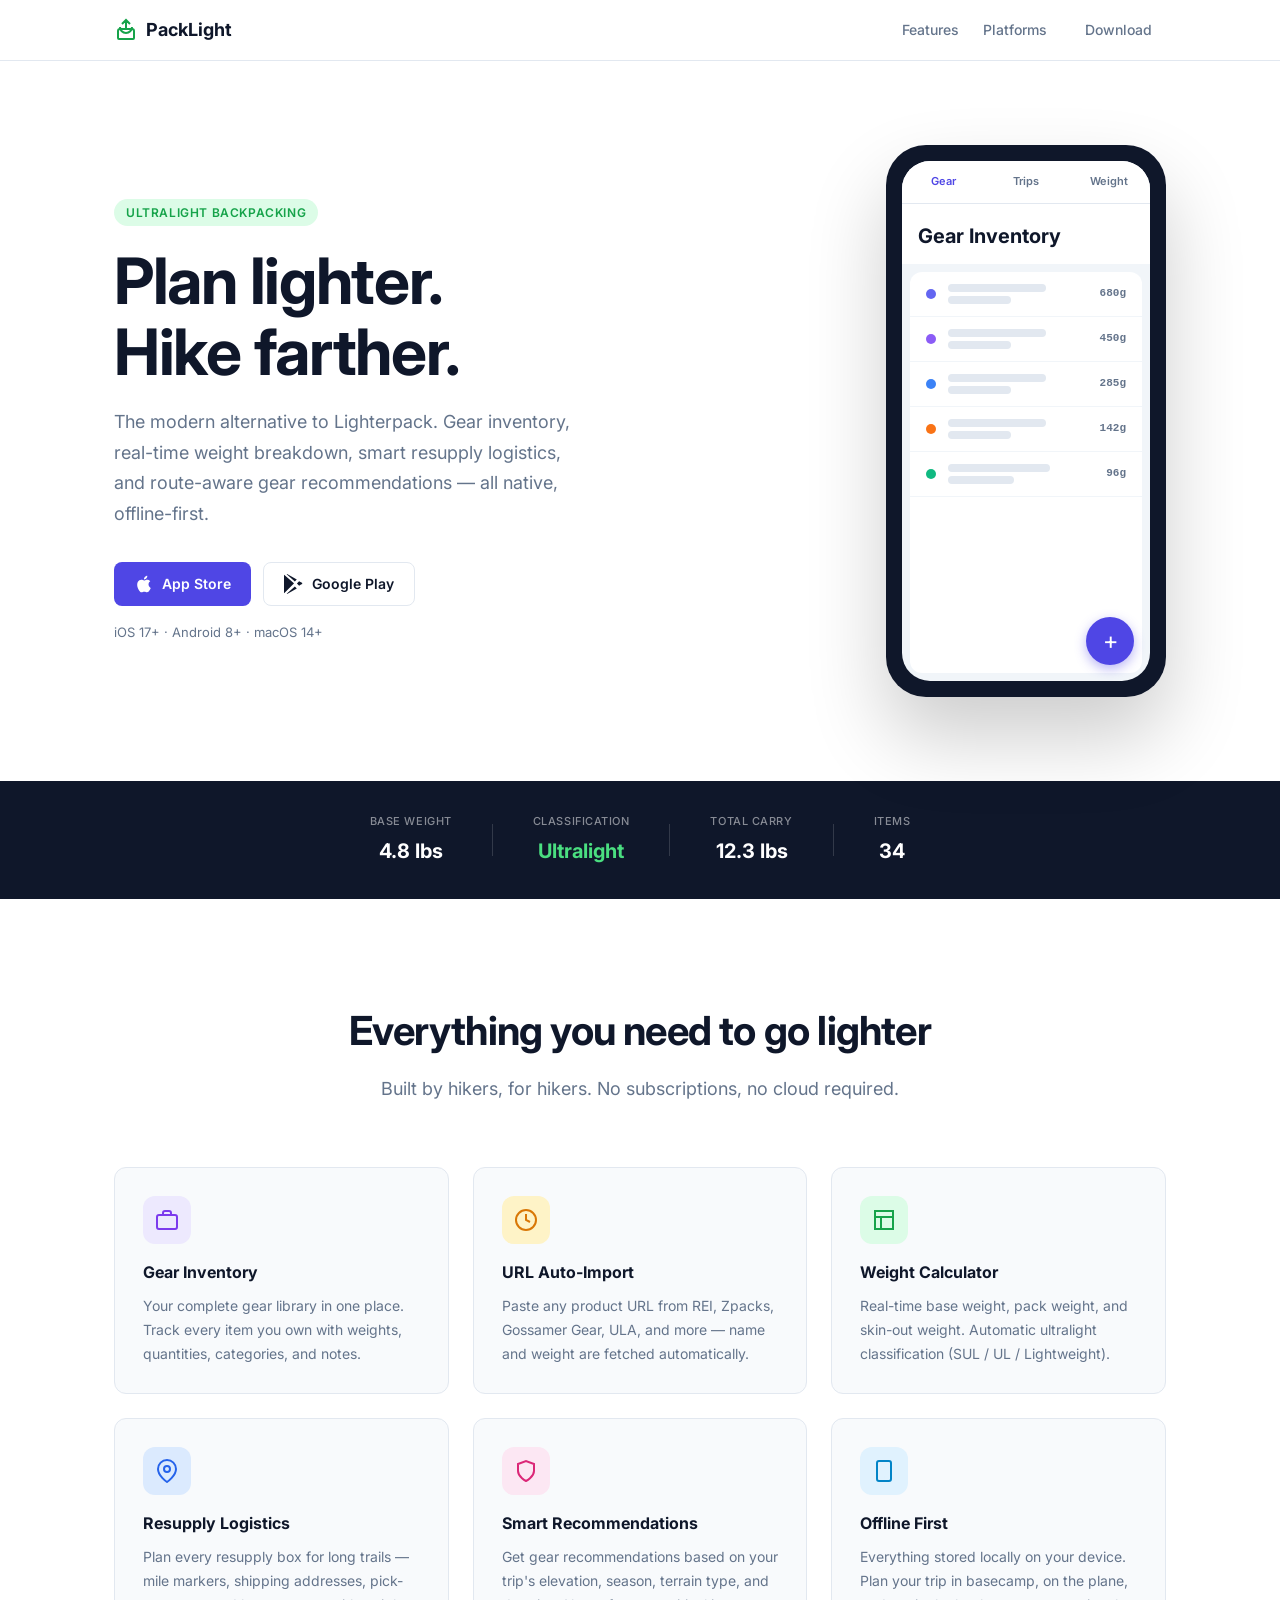
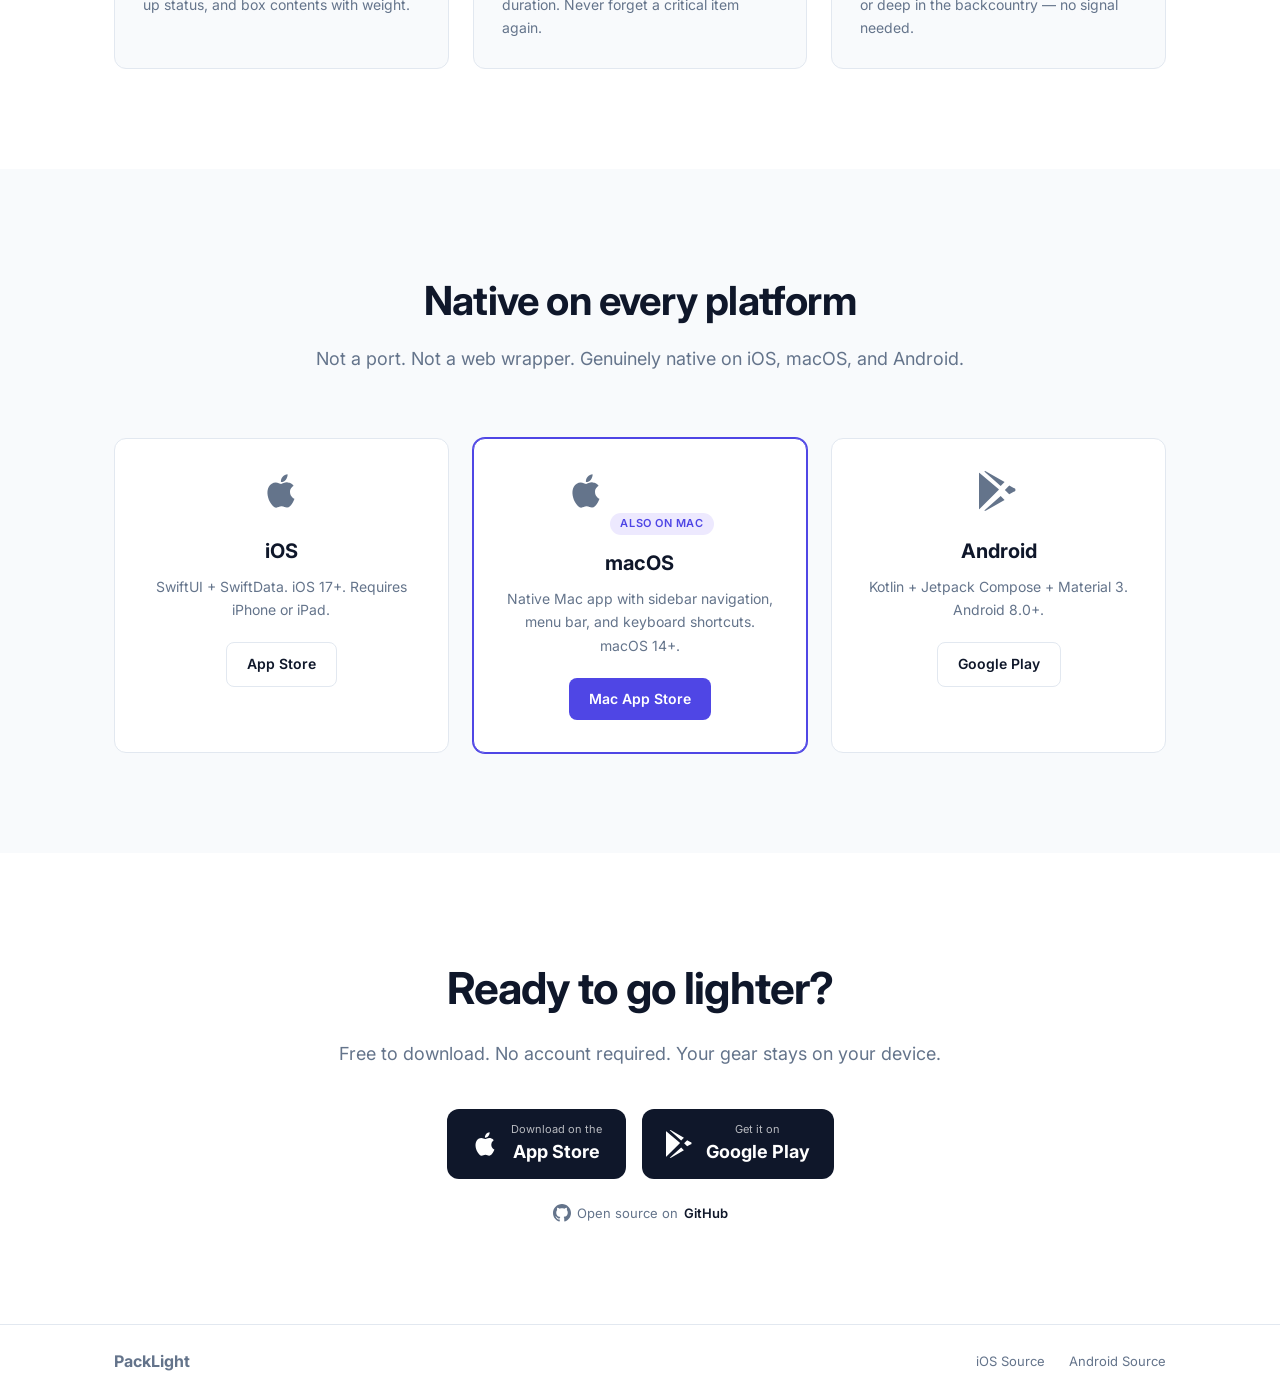
==== index.html @ 4b35e19e "Initial PackLight landing page Static site with GitHub Pages deploy workflow: - Hero with app mockup" ====
<!DOCTYPE html>
<html lang="en">
<head>
  <meta charset="UTF-8" />
  <meta name="viewport" content="width=device-width, initial-scale=1.0" />
  <title>PackLight — Ultralight Backpacking Planner</title>
  <meta name="description" content="Plan lighter. Hike farther. PackLight is the modern gear inventory and weight calculator for serious ultralight backpackers — available on iOS, macOS, and Android." />
  <meta property="og:title" content="PackLight — Ultralight Backpacking Planner" />
  <meta property="og:description" content="Gear inventory, pack weight calculator, smart resupply logistics, and gear recommendations based on your route." />
  <meta property="og:type" content="website" />
  <link rel="preconnect" href="https://fonts.googleapis.com" />
  <link rel="preconnect" href="https://fonts.gstatic.com" crossorigin />
  <link href="https://fonts.googleapis.com/css2?family=Inter:wght@300;400;500;600;700&display=swap" rel="stylesheet" />
  <link rel="stylesheet" href="style.css" />
</head>
<body>

  <!-- Nav -->
  <nav class="nav">
    <div class="nav-inner">
      <a href="#" class="nav-brand">
        <svg class="nav-icon" viewBox="0 0 24 24" fill="none" stroke="currentColor" stroke-width="2">
          <path d="M16 6l-4-4-4 4M12 2v10M6 9a6 6 0 0012 0"/>
          <path d="M5 21h14a1 1 0 001-1v-7a2 2 0 00-2-2H6a2 2 0 00-2 2v7a1 1 0 001 1z"/>
        </svg>
        PackLight
      </a>
      <div class="nav-links">
        <a href="#features">Features</a>
        <a href="#platforms">Platforms</a>
        <a href="#download" class="btn btn-sm">Download</a>
      </div>
    </div>
  </nav>

  <!-- Hero -->
  <section class="hero">
    <div class="hero-inner">
      <div class="badge">Ultralight backpacking</div>
      <h1>Plan lighter.<br>Hike farther.</h1>
      <p class="hero-sub">
        The modern alternative to Lighterpack. Gear inventory, real-time weight breakdown,
        smart resupply logistics, and route-aware gear recommendations — all native, offline-first.
      </p>
      <div class="hero-actions">
        <a href="#download" class="btn btn-primary">
          <svg viewBox="0 0 24 24" fill="currentColor" width="20" height="20"><path d="M18.71 19.5c-.83 1.24-1.71 2.45-3.05 2.47-1.34.03-1.77-.79-3.29-.79-1.53 0-2 .77-3.27.82-1.31.05-2.3-1.32-3.14-2.53C4.25 17 2.94 12.45 4.7 9.39c.87-1.52 2.43-2.48 4.12-2.51 1.28-.02 2.5.87 3.29.87.78 0 2.26-1.07 3.8-.91.65.03 2.47.26 3.64 1.98-.09.06-2.17 1.28-2.15 3.81.03 3.02 2.65 4.03 2.68 4.04-.03.07-.42 1.44-1.38 2.83M13 3.5c.73-.83 1.94-1.46 2.94-1.5.13 1.17-.34 2.35-1.04 3.19-.69.85-1.83 1.51-2.95 1.42-.15-1.15.41-2.35 1.05-3.11z"/></svg>
          App Store
        </a>
        <a href="#download" class="btn btn-secondary">
          <svg viewBox="0 0 24 24" fill="currentColor" width="20" height="20"><path d="M3.18 23.76c.34.19.74.19 1.08 0l11.09-6.4-2.35-2.36-9.82 8.76zM.1 1.09A1.03 1.03 0 000 1.52v20.96c0 .16.04.31.1.44l.06.06 11.73-11.73v-.27L.16 1.03l-.06.06zM20.81 10.23l-2.66-1.54-2.64 2.64 2.64 2.64 2.67-1.54a1.07 1.07 0 000-2.2zM4.26.24L15.35 6.64l-2.35 2.35L3.18.23A1.04 1.04 0 014.26.24z"/></svg>
          Google Play
        </a>
      </div>
      <p class="hero-note">iOS 17+ · Android 8+ · macOS 14+</p>
    </div>

    <!-- App preview placeholder -->
    <div class="hero-preview">
      <div class="phone-frame">
        <div class="phone-screen">
          <div class="mock-app">
            <div class="mock-nav">
              <span class="mock-nav-item active">Gear</span>
              <span class="mock-nav-item">Trips</span>
              <span class="mock-nav-item">Weight</span>
            </div>
            <div class="mock-header">Gear Inventory</div>
            <div class="mock-list">
              <div class="mock-item">
                <div class="mock-dot" style="background:#6366f1"></div>
                <div class="mock-text">
                  <div class="mock-line mock-title"></div>
                  <div class="mock-line mock-sub"></div>
                </div>
                <div class="mock-weight">680g</div>
              </div>
              <div class="mock-item">
                <div class="mock-dot" style="background:#8b5cf6"></div>
                <div class="mock-text">
                  <div class="mock-line mock-title"></div>
                  <div class="mock-line mock-sub"></div>
                </div>
                <div class="mock-weight">450g</div>
              </div>
              <div class="mock-item">
                <div class="mock-dot" style="background:#3b82f6"></div>
                <div class="mock-text">
                  <div class="mock-line mock-title"></div>
                  <div class="mock-line mock-sub"></div>
                </div>
                <div class="mock-weight">285g</div>
              </div>
              <div class="mock-item">
                <div class="mock-dot" style="background:#f97316"></div>
                <div class="mock-text">
                  <div class="mock-line mock-title"></div>
                  <div class="mock-line mock-sub"></div>
                </div>
                <div class="mock-weight">142g</div>
              </div>
              <div class="mock-item">
                <div class="mock-dot" style="background:#10b981"></div>
                <div class="mock-text">
                  <div class="mock-line mock-title"></div>
                  <div class="mock-line mock-sub"></div>
                </div>
                <div class="mock-weight">96g</div>
              </div>
            </div>
            <div class="mock-fab">+</div>
          </div>
        </div>
      </div>
    </div>
  </section>

  <!-- Weight bar -->
  <section class="weight-bar">
    <div class="container">
      <div class="weight-stats">
        <div class="stat">
          <div class="stat-label">Base Weight</div>
          <div class="stat-value">4.8 lbs</div>
        </div>
        <div class="stat-div"></div>
        <div class="stat">
          <div class="stat-label">Classification</div>
          <div class="stat-value highlight">Ultralight</div>
        </div>
        <div class="stat-div"></div>
        <div class="stat">
          <div class="stat-label">Total Carry</div>
          <div class="stat-value">12.3 lbs</div>
        </div>
        <div class="stat-div"></div>
        <div class="stat">
          <div class="stat-label">Items</div>
          <div class="stat-value">34</div>
        </div>
      </div>
    </div>
  </section>

  <!-- Features -->
  <section class="features" id="features">
    <div class="container">
      <div class="section-header">
        <h2>Everything you need to go lighter</h2>
        <p>Built by hikers, for hikers. No subscriptions, no cloud required.</p>
      </div>
      <div class="features-grid">

        <div class="feature-card">
          <div class="feature-icon" style="background:#ede9fe;color:#7c3aed">
            <svg viewBox="0 0 24 24" fill="none" stroke="currentColor" stroke-width="2" width="24" height="24">
              <path d="M20 7H4a2 2 0 00-2 2v10a2 2 0 002 2h16a2 2 0 002-2V9a2 2 0 00-2-2z"/>
              <path d="M16 7V5a2 2 0 00-2-2h-4a2 2 0 00-2 2v2"/>
            </svg>
          </div>
          <h3>Gear Inventory</h3>
          <p>Your complete gear library in one place. Track every item you own with weights, quantities, categories, and notes.</p>
        </div>

        <div class="feature-card">
          <div class="feature-icon" style="background:#fef3c7;color:#d97706">
            <svg viewBox="0 0 24 24" fill="none" stroke="currentColor" stroke-width="2" width="24" height="24">
              <path d="M12 2a10 10 0 100 20 10 10 0 000-20z"/>
              <path d="M12 6v6l4 2"/>
            </svg>
          </div>
          <h3>URL Auto-Import</h3>
          <p>Paste any product URL from REI, Zpacks, Gossamer Gear, ULA, and more — name and weight are fetched automatically.</p>
        </div>

        <div class="feature-card">
          <div class="feature-icon" style="background:#dcfce7;color:#16a34a">
            <svg viewBox="0 0 24 24" fill="none" stroke="currentColor" stroke-width="2" width="24" height="24">
              <path d="M3 3h18v18H3z" rx="2"/>
              <path d="M3 9h18M9 21V9"/>
            </svg>
          </div>
          <h3>Weight Calculator</h3>
          <p>Real-time base weight, pack weight, and skin-out weight. Automatic ultralight classification (SUL / UL / Lightweight).</p>
        </div>

        <div class="feature-card">
          <div class="feature-icon" style="background:#dbeafe;color:#2563eb">
            <svg viewBox="0 0 24 24" fill="none" stroke="currentColor" stroke-width="2" width="24" height="24">
              <path d="M21 10c0 7-9 13-9 13s-9-6-9-13a9 9 0 0118 0z"/>
              <circle cx="12" cy="10" r="3"/>
            </svg>
          </div>
          <h3>Resupply Logistics</h3>
          <p>Plan every resupply box for long trails — mile markers, shipping addresses, pick-up status, and box contents with weight.</p>
        </div>

        <div class="feature-card">
          <div class="feature-icon" style="background:#fce7f3;color:#db2777">
            <svg viewBox="0 0 24 24" fill="none" stroke="currentColor" stroke-width="2" width="24" height="24">
              <path d="M12 22s8-4 8-10V5l-8-3-8 3v7c0 6 8 10 8 10z"/>
            </svg>
          </div>
          <h3>Smart Recommendations</h3>
          <p>Get gear recommendations based on your trip's elevation, season, terrain type, and duration. Never forget a critical item again.</p>
        </div>

        <div class="feature-card">
          <div class="feature-icon" style="background:#e0f2fe;color:#0284c7">
            <svg viewBox="0 0 24 24" fill="none" stroke="currentColor" stroke-width="2" width="24" height="24">
              <rect x="5" y="2" width="14" height="20" rx="2"/>
              <path d="M12 18h.01"/>
            </svg>
          </div>
          <h3>Offline First</h3>
          <p>Everything stored locally on your device. Plan your trip in basecamp, on the plane, or deep in the backcountry — no signal needed.</p>
        </div>

      </div>
    </div>
  </section>

  <!-- Platforms -->
  <section class="platforms" id="platforms">
    <div class="container">
      <div class="section-header">
        <h2>Native on every platform</h2>
        <p>Not a port. Not a web wrapper. Genuinely native on iOS, macOS, and Android.</p>
      </div>
      <div class="platforms-grid">
        <div class="platform-card">
          <svg viewBox="0 0 24 24" fill="currentColor" width="40" height="40"><path d="M18.71 19.5c-.83 1.24-1.71 2.45-3.05 2.47-1.34.03-1.77-.79-3.29-.79-1.53 0-2 .77-3.27.82-1.31.05-2.3-1.32-3.14-2.53C4.25 17 2.94 12.45 4.7 9.39c.87-1.52 2.43-2.48 4.12-2.51 1.28-.02 2.5.87 3.29.87.78 0 2.26-1.07 3.8-.91.65.03 2.47.26 3.64 1.98-.09.06-2.17 1.28-2.15 3.81.03 3.02 2.65 4.03 2.68 4.04-.03.07-.42 1.44-1.38 2.83M13 3.5c.73-.83 1.94-1.46 2.94-1.5.13 1.17-.34 2.35-1.04 3.19-.69.85-1.83 1.51-2.95 1.42-.15-1.15.41-2.35 1.05-3.11z"/></svg>
          <h3>iOS</h3>
          <p>SwiftUI + SwiftData. iOS 17+. Requires iPhone or iPad.</p>
          <a href="#" class="btn btn-outline">App Store</a>
        </div>
        <div class="platform-card featured">
          <svg viewBox="0 0 24 24" fill="currentColor" width="40" height="40"><path d="M18.71 19.5c-.83 1.24-1.71 2.45-3.05 2.47-1.34.03-1.77-.79-3.29-.79-1.53 0-2 .77-3.27.82-1.31.05-2.3-1.32-3.14-2.53C4.25 17 2.94 12.45 4.7 9.39c.87-1.52 2.43-2.48 4.12-2.51 1.28-.02 2.5.87 3.29.87.78 0 2.26-1.07 3.8-.91.65.03 2.47.26 3.64 1.98-.09.06-2.17 1.28-2.15 3.81.03 3.02 2.65 4.03 2.68 4.04-.03.07-.42 1.44-1.38 2.83M13 3.5c.73-.83 1.94-1.46 2.94-1.5.13 1.17-.34 2.35-1.04 3.19-.69.85-1.83 1.51-2.95 1.42-.15-1.15.41-2.35 1.05-3.11z"/></svg>
          <div class="featured-badge">Also on Mac</div>
          <h3>macOS</h3>
          <p>Native Mac app with sidebar navigation, menu bar, and keyboard shortcuts. macOS 14+.</p>
          <a href="#" class="btn btn-primary">Mac App Store</a>
        </div>
        <div class="platform-card">
          <svg viewBox="0 0 24 24" fill="currentColor" width="40" height="40"><path d="M3.18 23.76c.34.19.74.19 1.08 0l11.09-6.4-2.35-2.36-9.82 8.76zM.1 1.09A1.03 1.03 0 000 1.52v20.96c0 .16.04.31.1.44l.06.06 11.73-11.73v-.27L.16 1.03l-.06.06zM20.81 10.23l-2.66-1.54-2.64 2.64 2.64 2.64 2.67-1.54a1.07 1.07 0 000-2.2zM4.26.24L15.35 6.64l-2.35 2.35L3.18.23A1.04 1.04 0 014.26.24z"/></svg>
          <h3>Android</h3>
          <p>Kotlin + Jetpack Compose + Material 3. Android 8.0+.</p>
          <a href="#" class="btn btn-outline">Google Play</a>
        </div>
      </div>
    </div>
  </section>

  <!-- Download -->
  <section class="download" id="download">
    <div class="container">
      <h2>Ready to go lighter?</h2>
      <p>Free to download. No account required. Your gear stays on your device.</p>
      <div class="download-buttons">
        <a href="#" class="store-btn">
          <svg viewBox="0 0 24 24" fill="currentColor" width="28" height="28"><path d="M18.71 19.5c-.83 1.24-1.71 2.45-3.05 2.47-1.34.03-1.77-.79-3.29-.79-1.53 0-2 .77-3.27.82-1.31.05-2.3-1.32-3.14-2.53C4.25 17 2.94 12.45 4.7 9.39c.87-1.52 2.43-2.48 4.12-2.51 1.28-.02 2.5.87 3.29.87.78 0 2.26-1.07 3.8-.91.65.03 2.47.26 3.64 1.98-.09.06-2.17 1.28-2.15 3.81.03 3.02 2.65 4.03 2.68 4.04-.03.07-.42 1.44-1.38 2.83M13 3.5c.73-.83 1.94-1.46 2.94-1.5.13 1.17-.34 2.35-1.04 3.19-.69.85-1.83 1.51-2.95 1.42-.15-1.15.41-2.35 1.05-3.11z"/></svg>
          <div>
            <div class="store-label">Download on the</div>
            <div class="store-name">App Store</div>
          </div>
        </a>
        <a href="#" class="store-btn">
          <svg viewBox="0 0 24 24" fill="currentColor" width="28" height="28"><path d="M3.18 23.76c.34.19.74.19 1.08 0l11.09-6.4-2.35-2.36-9.82 8.76zM.1 1.09A1.03 1.03 0 000 1.52v20.96c0 .16.04.31.1.44l.06.06 11.73-11.73v-.27L.16 1.03l-.06.06zM20.81 10.23l-2.66-1.54-2.64 2.64 2.64 2.64 2.67-1.54a1.07 1.07 0 000-2.2zM4.26.24L15.35 6.64l-2.35 2.35L3.18.23A1.04 1.04 0 014.26.24z"/></svg>
          <div>
            <div class="store-label">Get it on</div>
            <div class="store-name">Google Play</div>
          </div>
        </a>
      </div>
      <div class="open-source">
        <svg viewBox="0 0 24 24" fill="currentColor" width="18" height="18"><path d="M12 0c-6.626 0-12 5.373-12 12 0 5.302 3.438 9.8 8.207 11.387.599.111.793-.261.793-.577v-2.234c-3.338.726-4.033-1.416-4.033-1.416-.546-1.387-1.333-1.756-1.333-1.756-1.089-.745.083-.729.083-.729 1.205.084 1.839 1.237 1.839 1.237 1.07 1.834 2.807 1.304 3.492.997.107-.775.418-1.305.762-1.604-2.665-.305-5.467-1.334-5.467-5.931 0-1.311.469-2.381 1.236-3.221-.124-.303-.535-1.524.117-3.176 0 0 1.008-.322 3.301 1.23.957-.266 1.983-.399 3.003-.404 1.02.005 2.047.138 3.006.404 2.291-1.552 3.297-1.23 3.297-1.23.653 1.653.242 2.874.118 3.176.77.84 1.235 1.911 1.235 3.221 0 4.609-2.807 5.624-5.479 5.921.43.372.823 1.102.823 2.222v3.293c0 .319.192.694.801.576 4.765-1.589 8.199-6.086 8.199-11.386 0-6.627-5.373-12-12-12z"/></svg>
        Open source on <a href="https://github.com/sbrines/PackLight-iOS" target="_blank">GitHub</a>
      </div>
    </div>
  </section>

  <!-- Footer -->
  <footer class="footer">
    <div class="container">
      <div class="footer-inner">
        <span class="footer-brand">PackLight</span>
        <div class="footer-links">
          <a href="https://github.com/sbrines/PackLight-iOS" target="_blank">iOS Source</a>
          <a href="https://github.com/sbrines/PackLight-Android" target="_blank">Android Source</a>
        </div>
      </div>
    </div>
  </footer>

</body>
</html>
---- style.css ----
*, *::before, *::after { box-sizing: border-box; margin: 0; padding: 0; }

:root {
  --green: #16a34a;
  --green-light: #dcfce7;
  --indigo: #4f46e5;
  --indigo-light: #ede9fe;
  --text: #0f172a;
  --text-muted: #64748b;
  --border: #e2e8f0;
  --bg: #ffffff;
  --bg-alt: #f8fafc;
  --radius: 12px;
}

html { scroll-behavior: smooth; }
body { font-family: 'Inter', -apple-system, sans-serif; color: var(--text); background: var(--bg); line-height: 1.6; }

.container { max-width: 1100px; margin: 0 auto; padding: 0 24px; }

/* Nav */
.nav { position: sticky; top: 0; z-index: 100; background: rgba(255,255,255,0.85); backdrop-filter: blur(12px); border-bottom: 1px solid var(--border); }
.nav-inner { max-width: 1100px; margin: 0 auto; padding: 0 24px; height: 60px; display: flex; align-items: center; justify-content: space-between; }
.nav-brand { display: flex; align-items: center; gap: 8px; font-weight: 700; font-size: 18px; color: var(--text); text-decoration: none; }
.nav-icon { width: 24px; height: 24px; color: var(--green); }
.nav-links { display: flex; align-items: center; gap: 24px; }
.nav-links a { color: var(--text-muted); text-decoration: none; font-size: 14px; font-weight: 500; transition: color .15s; }
.nav-links a:hover { color: var(--text); }

/* Buttons */
.btn { display: inline-flex; align-items: center; gap: 8px; padding: 10px 20px; border-radius: 8px; font-size: 14px; font-weight: 600; text-decoration: none; transition: all .15s; cursor: pointer; border: none; }
.btn-sm { padding: 7px 14px; font-size: 13px; }
.btn-primary { background: var(--indigo); color: #fff; }
.btn-primary:hover { background: #4338ca; }
.btn-secondary { background: var(--bg); color: var(--text); border: 1.5px solid var(--border); }
.btn-secondary:hover { background: var(--bg-alt); }
.btn-outline { background: transparent; color: var(--text); border: 1.5px solid var(--border); }
.btn-outline:hover { background: var(--bg-alt); }

/* Hero */
.hero { min-height: 80vh; display: flex; align-items: center; padding: 80px 24px; max-width: 1100px; margin: 0 auto; gap: 64px; }
.hero-inner { flex: 1; min-width: 0; }
.badge { display: inline-block; background: var(--green-light); color: var(--green); font-size: 12px; font-weight: 600; letter-spacing: .05em; text-transform: uppercase; padding: 4px 12px; border-radius: 100px; margin-bottom: 20px; }
h1 { font-size: clamp(40px, 5vw, 64px); font-weight: 700; line-height: 1.1; letter-spacing: -.02em; margin-bottom: 20px; }
.hero-sub { font-size: 18px; color: var(--text-muted); max-width: 480px; margin-bottom: 32px; line-height: 1.7; }
.hero-actions { display: flex; gap: 12px; flex-wrap: wrap; margin-bottom: 16px; }
.hero-note { font-size: 13px; color: var(--text-muted); }

/* Phone mockup */
.hero-preview { flex: 0 0 280px; }
.phone-frame { background: var(--text); border-radius: 40px; padding: 16px; box-shadow: 0 40px 80px rgba(0,0,0,.2), 0 0 0 1px rgba(255,255,255,.1); }
.phone-screen { background: #f1f5f9; border-radius: 28px; overflow: hidden; height: 520px; }
.mock-app { display: flex; flex-direction: column; height: 100%; position: relative; }
.mock-nav { display: flex; background: #fff; border-bottom: 1px solid var(--border); padding: 8px 0; }
.mock-nav-item { flex: 1; text-align: center; font-size: 11px; font-weight: 600; color: var(--text-muted); padding: 4px; }
.mock-nav-item.active { color: var(--indigo); }
.mock-header { background: #fff; font-weight: 700; font-size: 20px; padding: 16px 16px 12px; }
.mock-list { flex: 1; background: #fff; margin: 8px; border-radius: 12px; overflow: hidden; }
.mock-item { display: flex; align-items: center; gap: 12px; padding: 12px 16px; border-bottom: 1px solid #f1f5f9; }
.mock-dot { width: 10px; height: 10px; border-radius: 50%; flex-shrink: 0; }
.mock-text { flex: 1; display: flex; flex-direction: column; gap: 4px; }
.mock-line { height: 8px; background: #e2e8f0; border-radius: 4px; }
.mock-title { width: 70%; }
.mock-sub { width: 45%; }
.mock-weight { font-size: 11px; font-weight: 600; color: var(--text-muted); font-family: monospace; }
.mock-fab { position: absolute; bottom: 16px; right: 16px; width: 48px; height: 48px; background: var(--indigo); color: #fff; border-radius: 50%; display: flex; align-items: center; justify-content: center; font-size: 24px; box-shadow: 0 4px 12px rgba(79,70,229,.4); }

/* Weight bar */
.weight-bar { background: var(--text); color: #fff; padding: 24px 0; }
.weight-stats { display: flex; align-items: center; justify-content: center; gap: 0; flex-wrap: wrap; }
.stat { text-align: center; padding: 8px 40px; }
.stat-div { width: 1px; height: 32px; background: rgba(255,255,255,.15); }
.stat-label { font-size: 11px; font-weight: 500; color: rgba(255,255,255,.5); text-transform: uppercase; letter-spacing: .05em; margin-bottom: 4px; }
.stat-value { font-size: 20px; font-weight: 700; }
.stat-value.highlight { color: #4ade80; }

/* Features */
.features { padding: 100px 0; }
.section-header { text-align: center; margin-bottom: 64px; }
.section-header h2 { font-size: clamp(28px, 4vw, 40px); font-weight: 700; letter-spacing: -.02em; margin-bottom: 12px; }
.section-header p { color: var(--text-muted); font-size: 18px; }
.features-grid { display: grid; grid-template-columns: repeat(auto-fit, minmax(300px, 1fr)); gap: 24px; }
.feature-card { background: var(--bg-alt); border: 1px solid var(--border); border-radius: var(--radius); padding: 28px; }
.feature-icon { width: 48px; height: 48px; border-radius: 12px; display: flex; align-items: center; justify-content: center; margin-bottom: 16px; }
.feature-card h3 { font-size: 16px; font-weight: 700; margin-bottom: 8px; }
.feature-card p { font-size: 14px; color: var(--text-muted); line-height: 1.7; }

/* Platforms */
.platforms { padding: 100px 0; background: var(--bg-alt); }
.platforms-grid { display: grid; grid-template-columns: repeat(auto-fit, minmax(280px, 1fr)); gap: 24px; }
.platform-card { background: #fff; border: 1px solid var(--border); border-radius: var(--radius); padding: 32px; text-align: center; }
.platform-card.featured { border-color: var(--indigo); box-shadow: 0 0 0 1px var(--indigo); }
.platform-card svg { color: var(--text-muted); margin-bottom: 16px; }
.platform-card h3 { font-size: 20px; font-weight: 700; margin-bottom: 8px; }
.platform-card p { font-size: 14px; color: var(--text-muted); margin-bottom: 20px; line-height: 1.7; }
.featured-badge { display: inline-block; background: var(--indigo-light); color: var(--indigo); font-size: 11px; font-weight: 600; padding: 2px 10px; border-radius: 100px; margin-bottom: 12px; text-transform: uppercase; letter-spacing: .05em; }

/* Download */
.download { padding: 100px 0; text-align: center; }
.download h2 { font-size: clamp(28px, 4vw, 44px); font-weight: 700; letter-spacing: -.02em; margin-bottom: 16px; }
.download > .container > p { color: var(--text-muted); font-size: 18px; margin-bottom: 40px; }
.download-buttons { display: flex; gap: 16px; justify-content: center; flex-wrap: wrap; margin-bottom: 24px; }
.store-btn { display: flex; align-items: center; gap: 12px; background: var(--text); color: #fff; text-decoration: none; padding: 12px 24px; border-radius: 12px; transition: opacity .15s; }
.store-btn:hover { opacity: .85; }
.store-label { font-size: 11px; color: rgba(255,255,255,.7); }
.store-name { font-size: 18px; font-weight: 700; }
.open-source { display: flex; align-items: center; gap: 6px; justify-content: center; font-size: 13px; color: var(--text-muted); }
.open-source a { color: var(--text); font-weight: 600; text-decoration: none; }
.open-source a:hover { text-decoration: underline; }

/* Footer */
.footer { border-top: 1px solid var(--border); padding: 24px 0; }
.footer-inner { display: flex; align-items: center; justify-content: space-between; flex-wrap: wrap; gap: 16px; }
.footer-brand { font-weight: 700; color: var(--text-muted); }
.footer-links { display: flex; gap: 24px; }
.footer-links a { font-size: 13px; color: var(--text-muted); text-decoration: none; }
.footer-links a:hover { color: var(--text); }

/* Responsive */
@media (max-width: 768px) {
  .hero { flex-direction: column; padding: 40px 24px; min-height: auto; }
  .hero-preview { width: 100%; display: flex; justify-content: center; }
  .phone-frame { width: 240px; }
  .phone-screen { height: 440px; }
  .weight-stats { gap: 0; }
  .stat { padding: 8px 20px; }
  .stat-div { display: none; }
  .nav-links a:not(.btn) { display: none; }
}
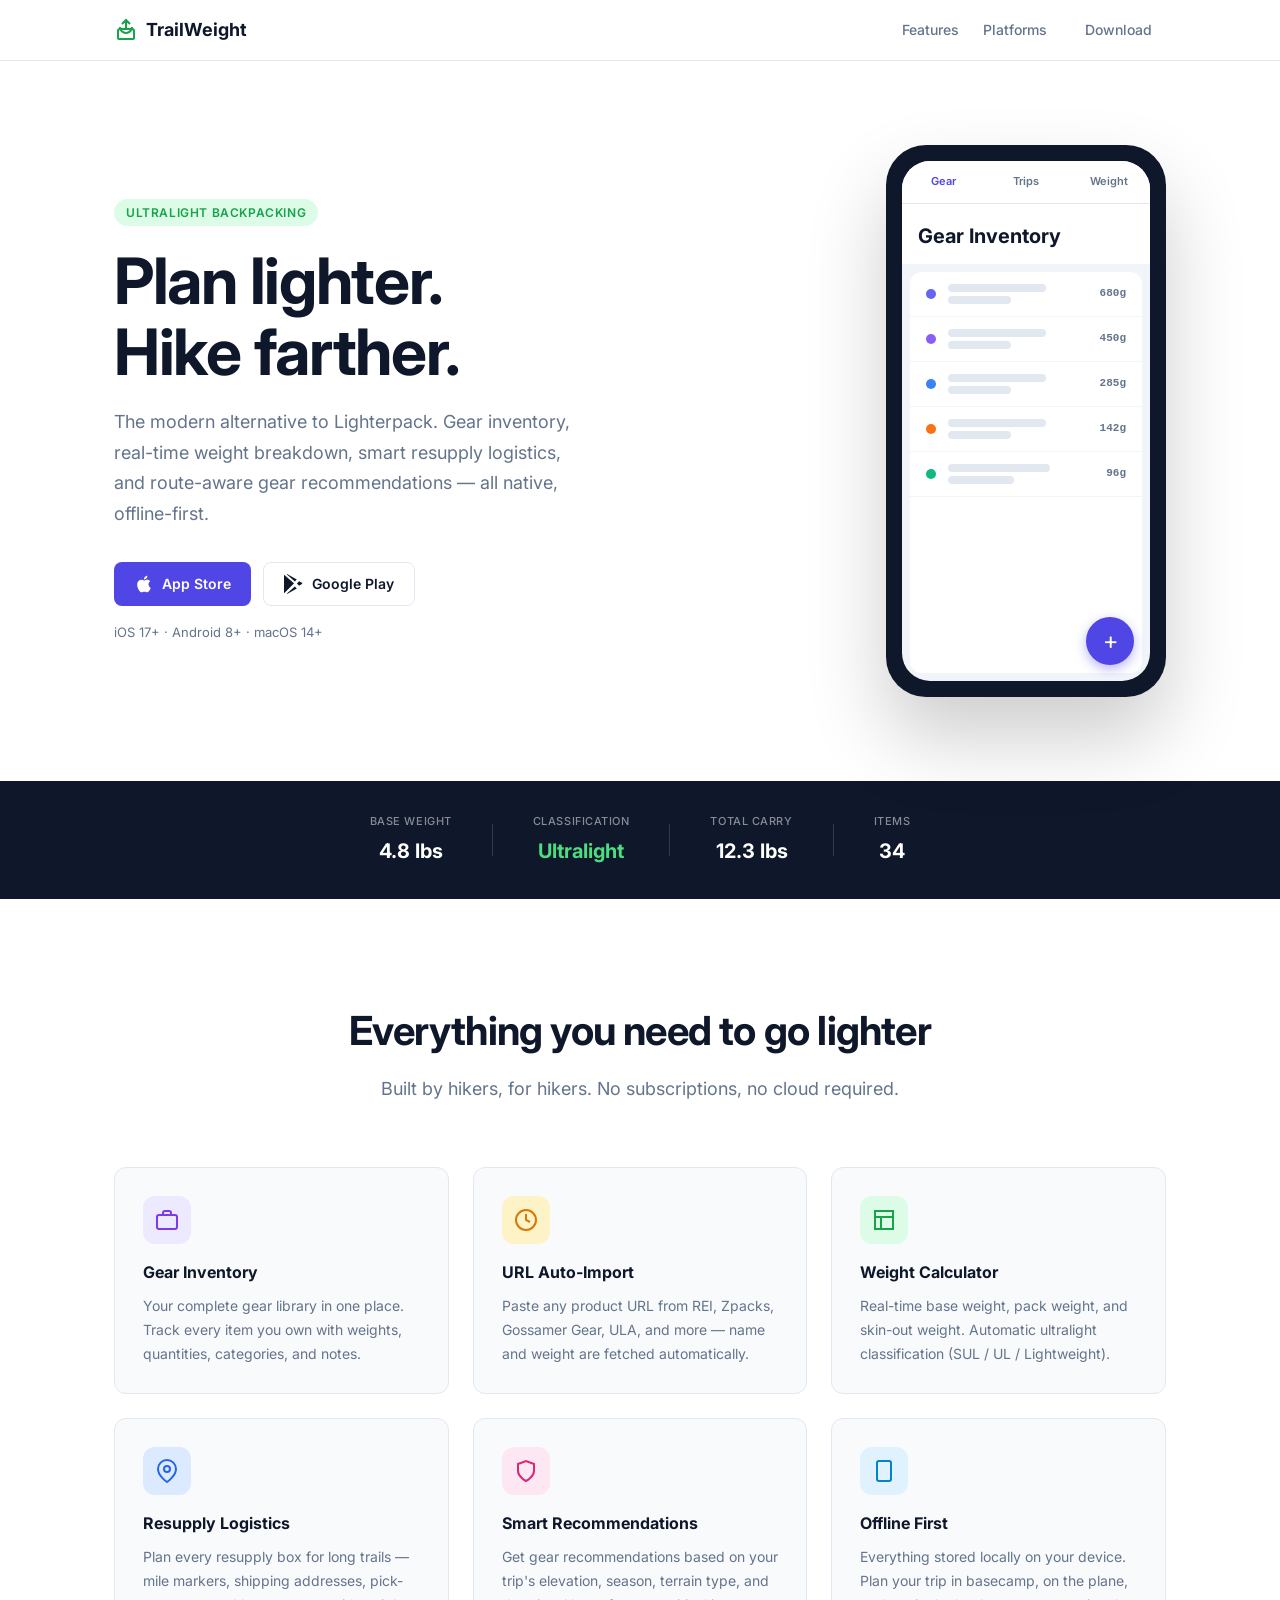
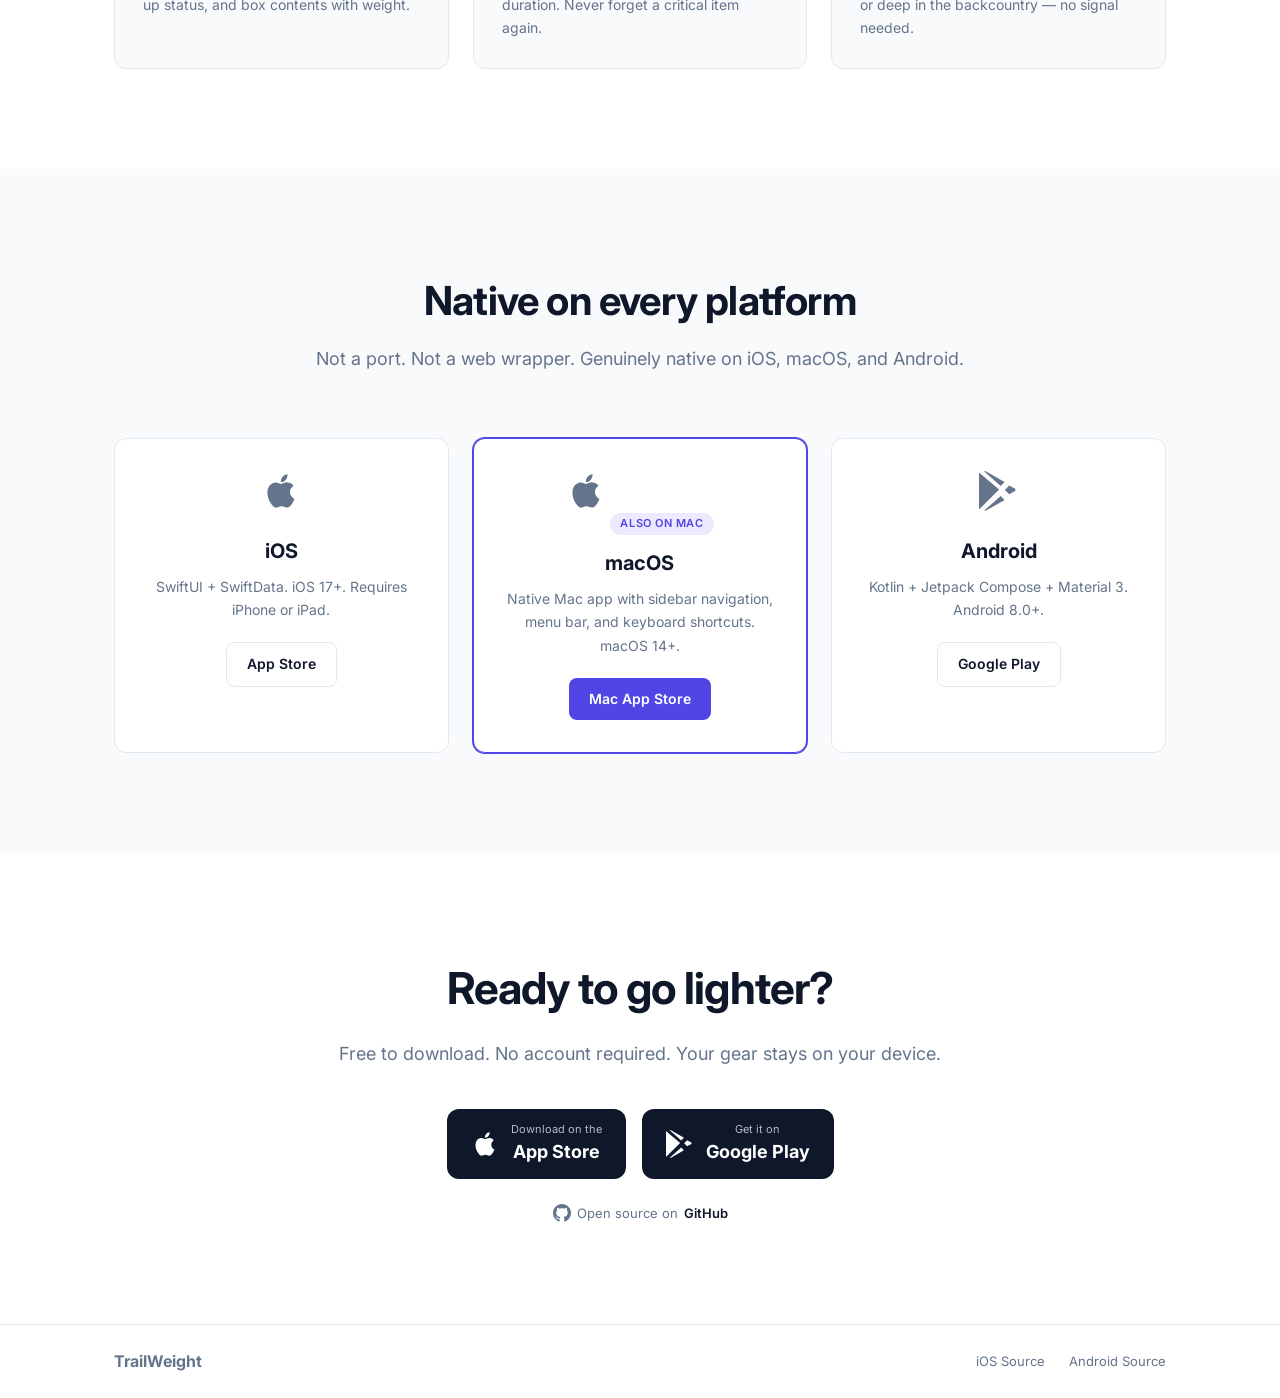
==== commit 990d67e6: "rename: PackLight → TrailWeight Update all PackLight strings in index.html and README.md.  Co-Author" ====
--- a/index.html
+++ b/index.html
@@ -3,11 +3,14 @@
 <head>
   <meta charset="UTF-8" />
   <meta name="viewport" content="width=device-width, initial-scale=1.0" />
-  <title>PackLight — Ultralight Backpacking Planner</title>
-  <meta name="description" content="Plan lighter. Hike farther. PackLight is the modern gear inventory and weight calculator for serious ultralight backpackers — available on iOS, macOS, and Android." />
-  <meta property="og:title" content="PackLight — Ultralight Backpacking Planner" />
-  <meta property="og:description" content="Gear inventory, pack weight calculator, smart resupply logistics, and gear recommendations based on your route." />
+  <title>TrailWeight — Ultralight Backpacking Planner</title>
+  <meta name="description" content="Plan lighter. Hike farther. TrailWeight is the modern gear inventory and pack weight calculator for serious ultralight backpackers — on iOS, macOS, and Android. Free, offline-first, no account required." />
+  <meta name="keywords" content="ultralight backpacking, pack weight calculator, gear inventory, lighterpack alternative, SUL, UL, base weight, resupply logistics, backpacking app" />
+  <meta property="og:title" content="TrailWeight — Ultralight Backpacking Planner" />
+  <meta property="og:description" content="Gear inventory, pack weight calculator, smart resupply logistics, and gear recommendations based on your route. The modern Lighterpack alternative." />
   <meta property="og:type" content="website" />
+  <meta property="og:url" content="https://sbrines.github.io/TrailWeight-Web/" />
+  <link rel="canonical" href="https://sbrines.github.io/TrailWeight-Web/" />
   <link rel="preconnect" href="https://fonts.googleapis.com" />
   <link rel="preconnect" href="https://fonts.gstatic.com" crossorigin />
   <link href="https://fonts.googleapis.com/css2?family=Inter:wght@300;400;500;600;700&display=swap" rel="stylesheet" />
@@ -23,7 +26,7 @@
           <path d="M16 6l-4-4-4 4M12 2v10M6 9a6 6 0 0012 0"/>
           <path d="M5 21h14a1 1 0 001-1v-7a2 2 0 00-2-2H6a2 2 0 00-2 2v7a1 1 0 001 1z"/>
         </svg>
-        PackLight
+        TrailWeight
       </a>
       <div class="nav-links">
         <a href="#features">Features</a>
@@ -274,7 +277,7 @@
       </div>
       <div class="open-source">
         <svg viewBox="0 0 24 24" fill="currentColor" width="18" height="18"><path d="M12 0c-6.626 0-12 5.373-12 12 0 5.302 3.438 9.8 8.207 11.387.599.111.793-.261.793-.577v-2.234c-3.338.726-4.033-1.416-4.033-1.416-.546-1.387-1.333-1.756-1.333-1.756-1.089-.745.083-.729.083-.729 1.205.084 1.839 1.237 1.839 1.237 1.07 1.834 2.807 1.304 3.492.997.107-.775.418-1.305.762-1.604-2.665-.305-5.467-1.334-5.467-5.931 0-1.311.469-2.381 1.236-3.221-.124-.303-.535-1.524.117-3.176 0 0 1.008-.322 3.301 1.23.957-.266 1.983-.399 3.003-.404 1.02.005 2.047.138 3.006.404 2.291-1.552 3.297-1.23 3.297-1.23.653 1.653.242 2.874.118 3.176.77.84 1.235 1.911 1.235 3.221 0 4.609-2.807 5.624-5.479 5.921.43.372.823 1.102.823 2.222v3.293c0 .319.192.694.801.576 4.765-1.589 8.199-6.086 8.199-11.386 0-6.627-5.373-12-12-12z"/></svg>
-        Open source on <a href="https://github.com/sbrines/PackLight-iOS" target="_blank">GitHub</a>
+        Open source on <a href="https://github.com/sbrines/TrailWeight-iOS" target="_blank">GitHub</a>
       </div>
     </div>
   </section>
@@ -283,10 +286,10 @@
   <footer class="footer">
     <div class="container">
       <div class="footer-inner">
-        <span class="footer-brand">PackLight</span>
+        <span class="footer-brand">TrailWeight</span>
         <div class="footer-links">
-          <a href="https://github.com/sbrines/PackLight-iOS" target="_blank">iOS Source</a>
-          <a href="https://github.com/sbrines/PackLight-Android" target="_blank">Android Source</a>
+          <a href="https://github.com/sbrines/TrailWeight-iOS" target="_blank">iOS Source</a>
+          <a href="https://github.com/sbrines/TrailWeight-Android" target="_blank">Android Source</a>
         </div>
       </div>
     </div>
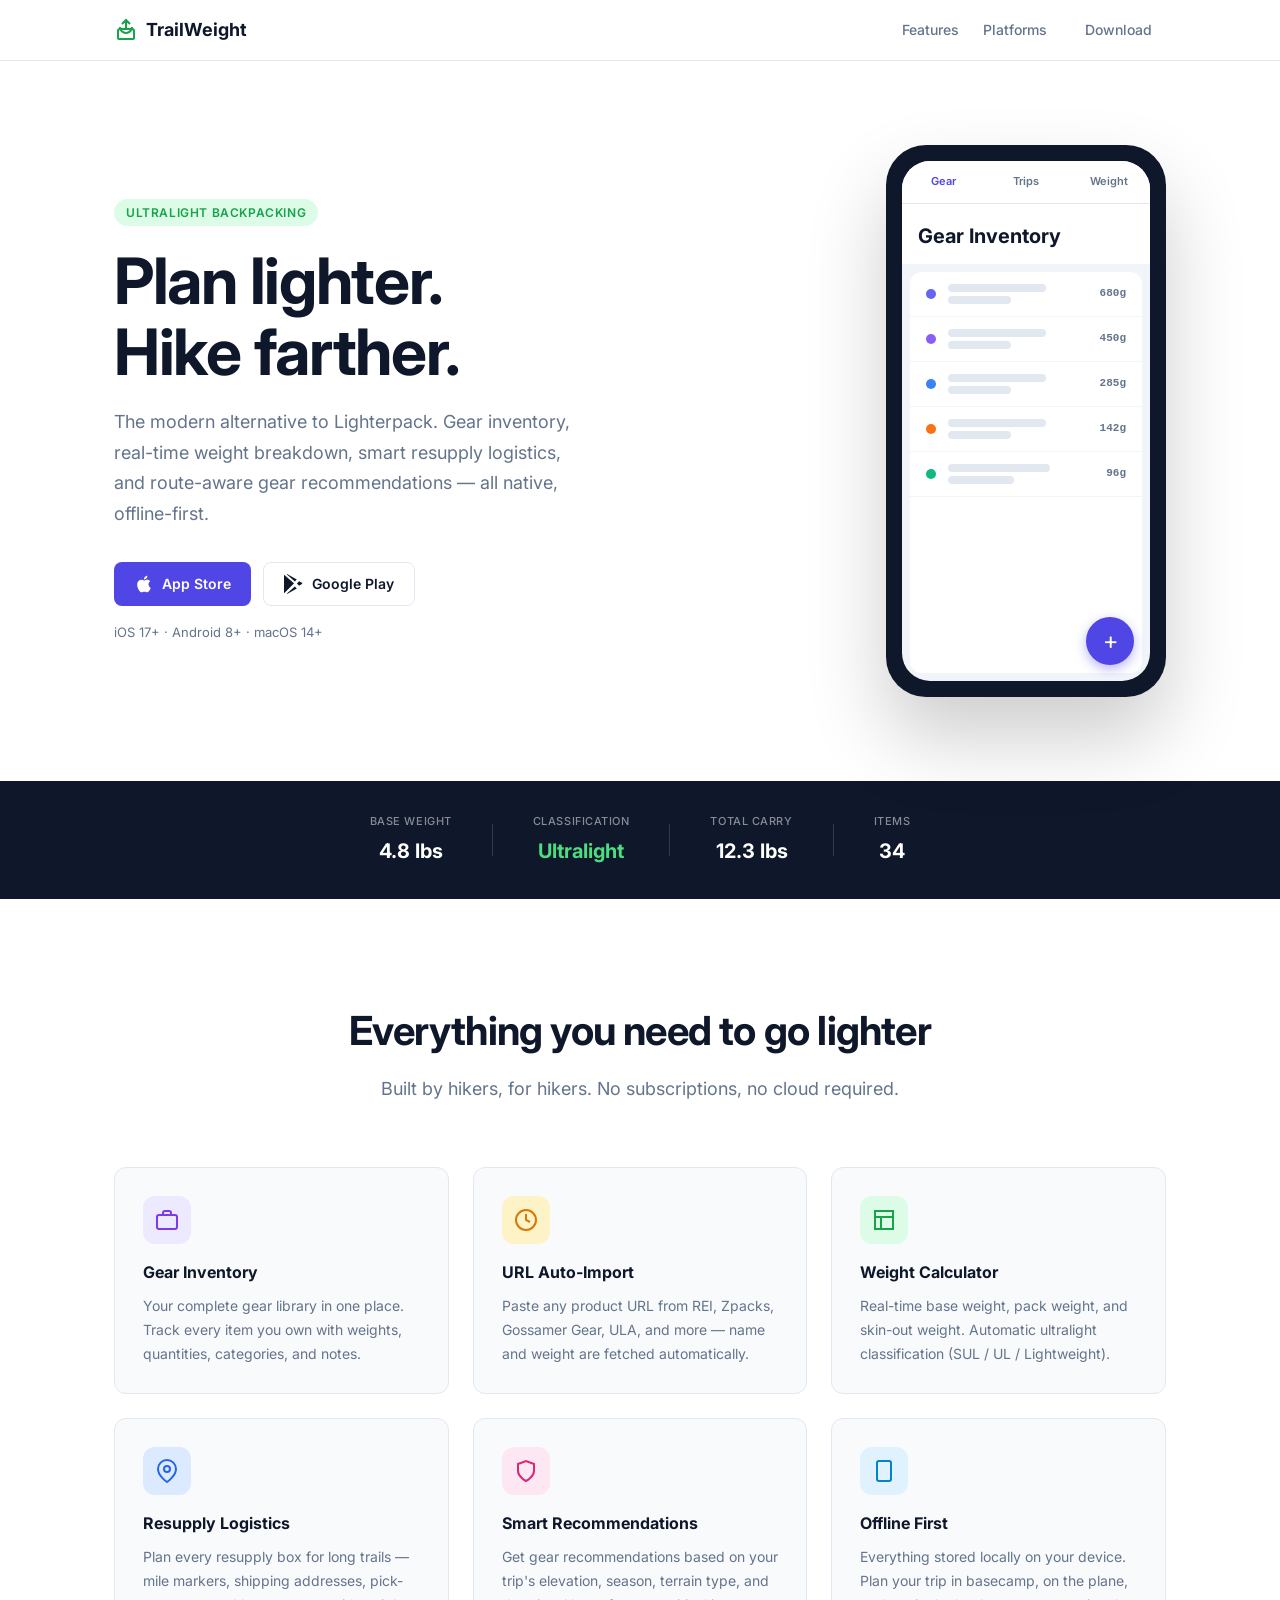
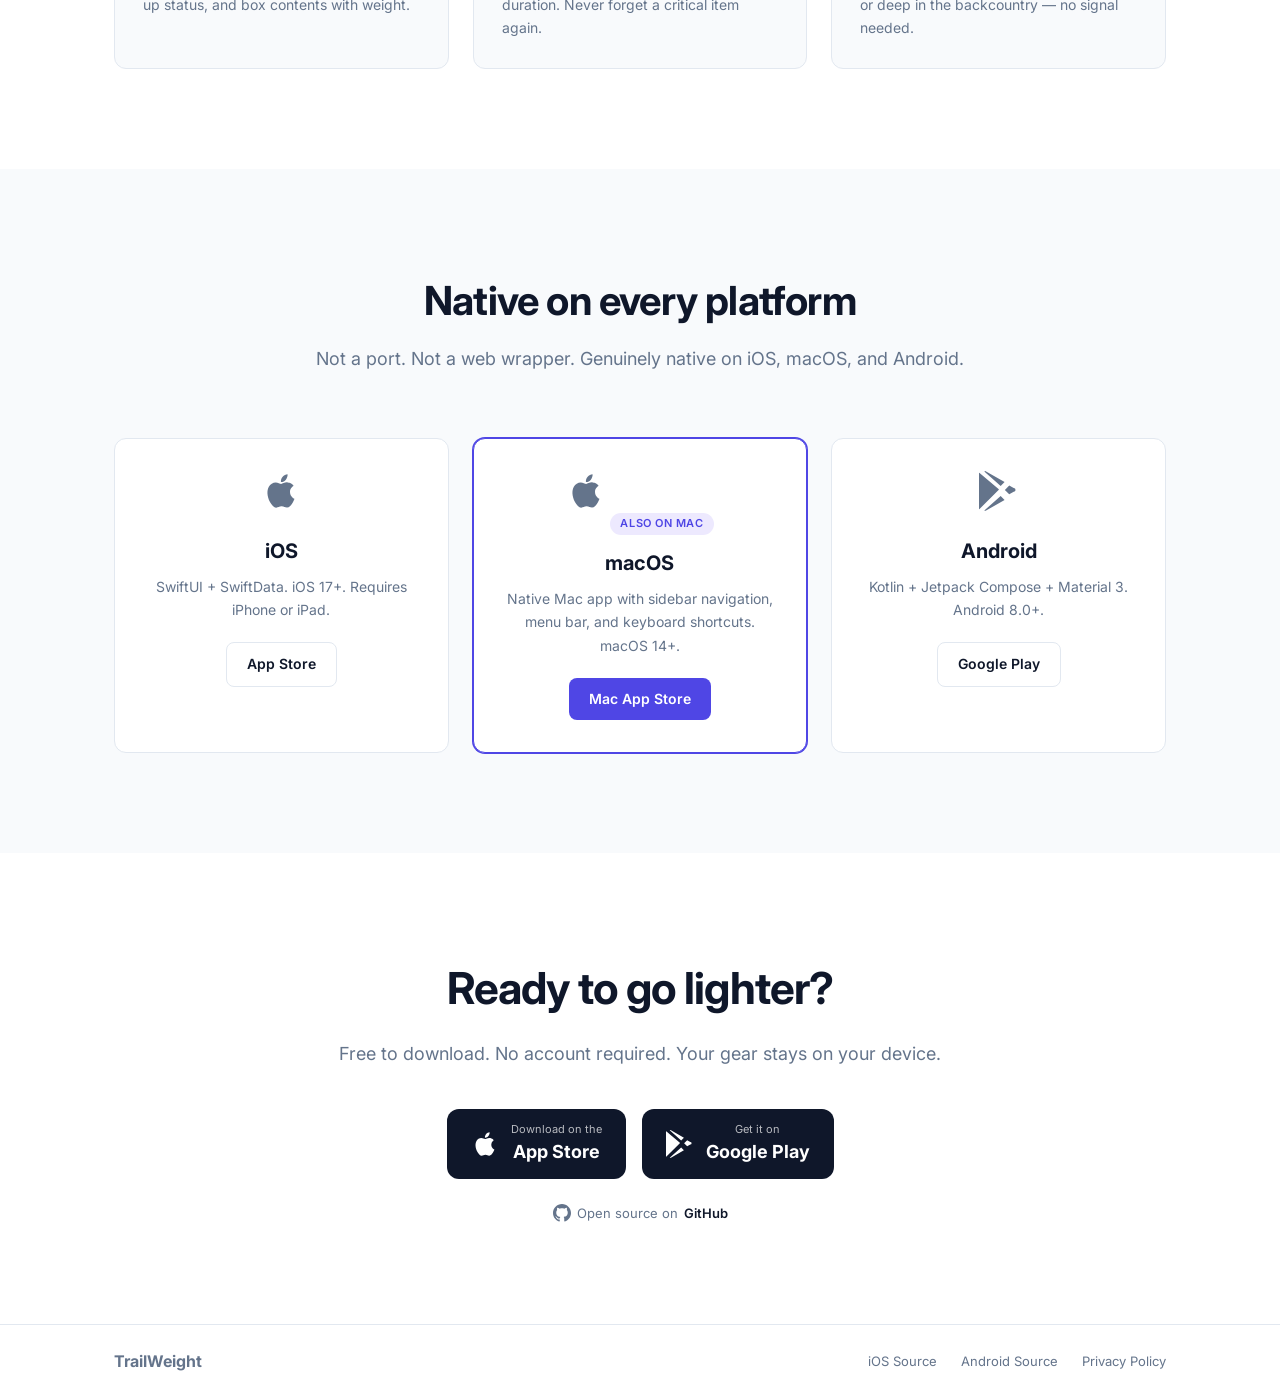
==== commit a581eeb2: "add privacy policy page and footer link Required for App Store submission. Policy reflects the app's" ====
--- a/index.html
+++ b/index.html
@@ -290,6 +290,7 @@
         <div class="footer-links">
           <a href="https://github.com/sbrines/TrailWeight-iOS" target="_blank">iOS Source</a>
           <a href="https://github.com/sbrines/TrailWeight-Android" target="_blank">Android Source</a>
+          <a href="/privacy.html">Privacy Policy</a>
         </div>
       </div>
     </div>
